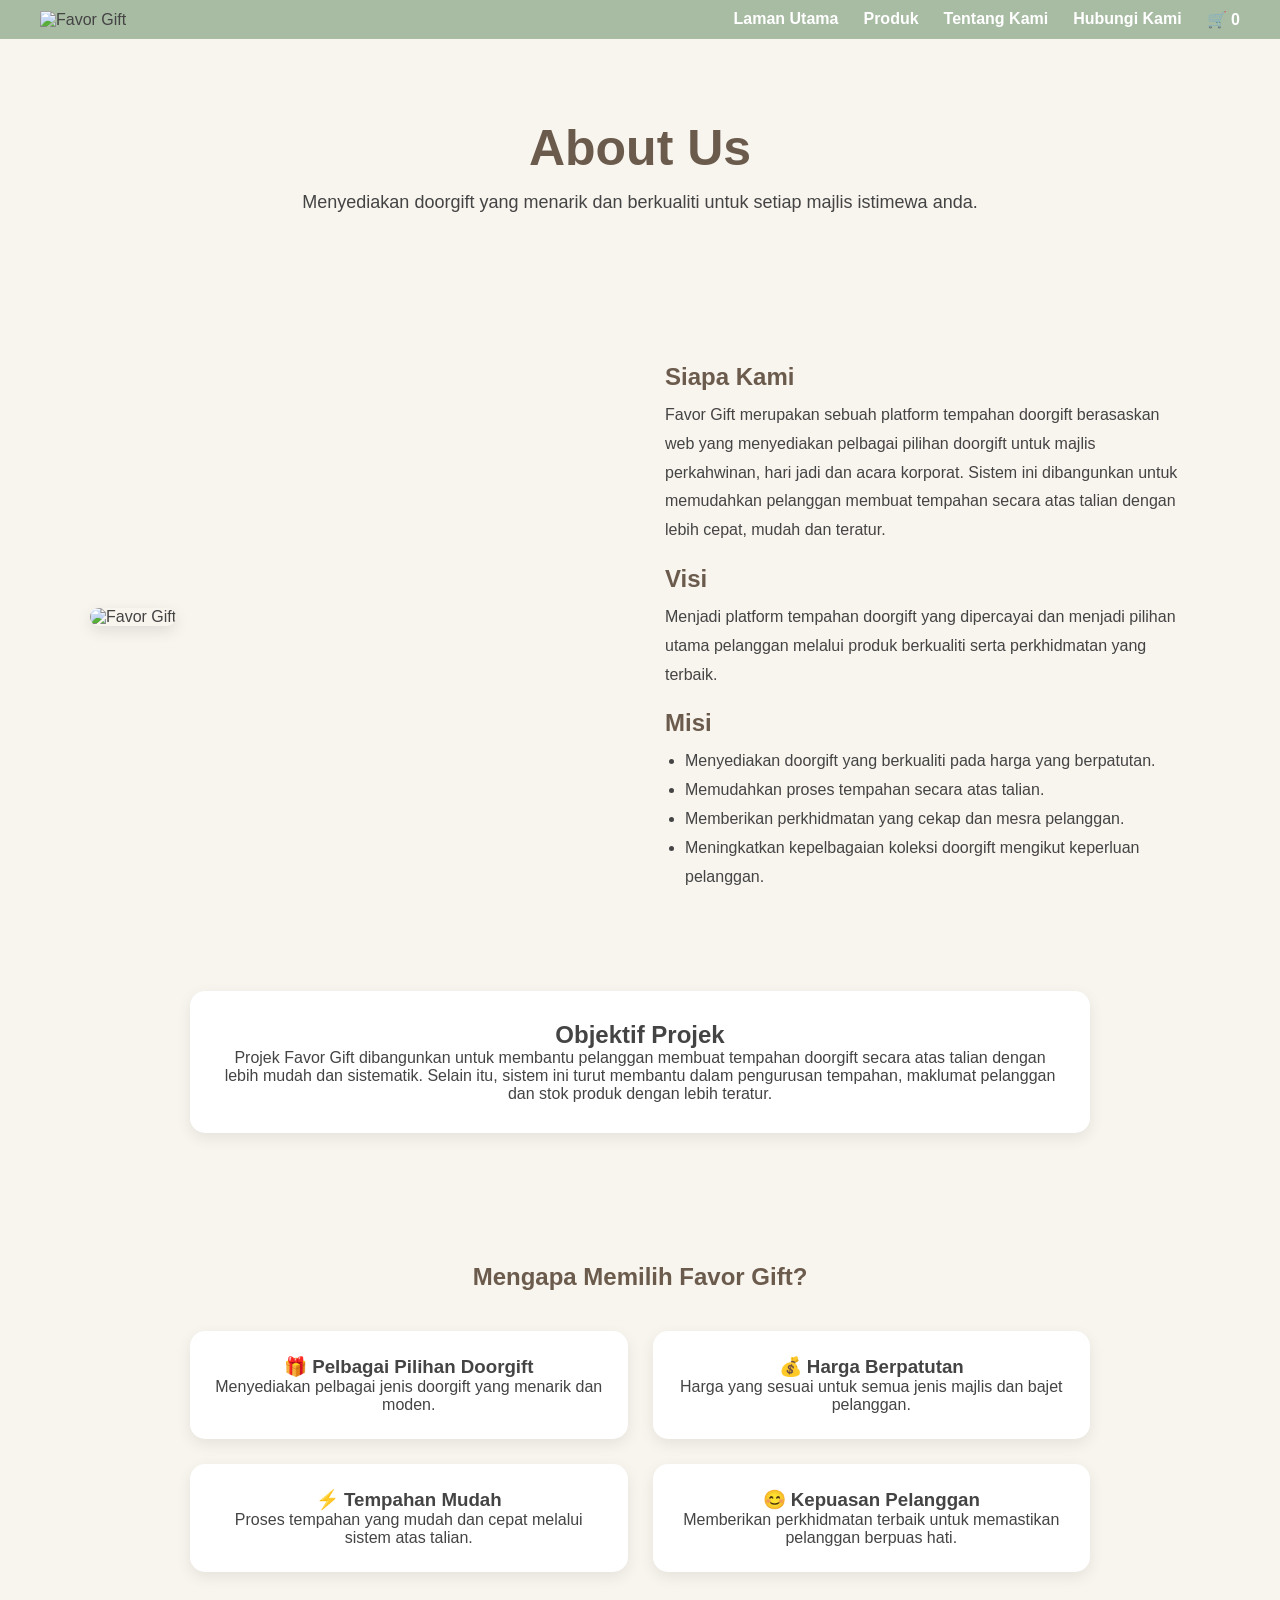
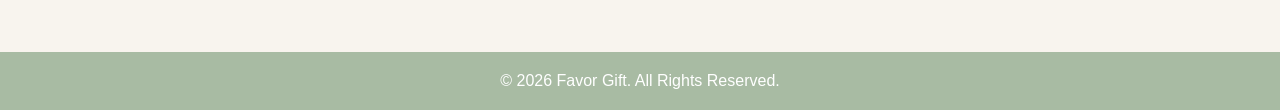
==== about.html @ f321f7fc "Update about.html" ====
<!DOCTYPE html>
<html lang="ms">
<head>
    <meta charset="UTF-8">
    <meta name="viewport" content="width=device-width, initial-scale=1.0">
    <title>Tentang Kami - Favor Gift</title>
    <link rel="stylesheet" href="style.css">
</head>
<body>

<nav>
    <div class="logo">
      <img src="images/logo.png" alt="Favor Gift">
    </div>

   <ul>
     <li><a href="index.html">Laman Utama</a></li>
    <li><a href="products.html">Produk</a></li>
    <li><a href="about.html">Tentang Kami</a></li>
    <li><a href="contact.html">Hubungi Kami</a></li>
     
    <li><a href="cart.html">🛒 <span id="cart-count">0</span></a></li>
</ul>
</nav>

<section class="about-banner">
    <h1>About Us</h1>
    <p>Menyediakan doorgift yang menarik dan berkualiti untuk setiap majlis istimewa anda.</p>
</section>

<section class="about-content">

    <div class="about-image">
        <img src="images/lilin.png" alt="Favor Gift">
    </div>

    <div class="about-text">

        <h2>Siapa Kami</h2>

        <p>
            Favor Gift merupakan sebuah platform tempahan doorgift berasaskan web
            yang menyediakan pelbagai pilihan doorgift untuk majlis perkahwinan,
            hari jadi dan acara korporat. Sistem ini dibangunkan untuk memudahkan
            pelanggan membuat tempahan secara atas talian dengan lebih cepat,
            mudah dan teratur.
        </p>

        <h2>Visi</h2>

        <p>
            Menjadi platform tempahan doorgift yang dipercayai dan menjadi
            pilihan utama pelanggan melalui produk berkualiti serta perkhidmatan
            yang terbaik.
        </p>

        <h2>Misi</h2>

        <ul>
            <li>Menyediakan doorgift yang berkualiti pada harga yang berpatutan.</li>
            <li>Memudahkan proses tempahan secara atas talian.</li>
            <li>Memberikan perkhidmatan yang cekap dan mesra pelanggan.</li>
            <li>Meningkatkan kepelbagaian koleksi doorgift mengikut keperluan pelanggan.</li>
        </ul>

    </div>

</section>

<section class="about-project">

    <h2>Objektif Projek</h2>

    <p>
        Projek Favor Gift dibangunkan untuk membantu pelanggan membuat
        tempahan doorgift secara atas talian dengan lebih mudah dan sistematik.
        Selain itu, sistem ini turut membantu dalam pengurusan tempahan,
        maklumat pelanggan dan stok produk dengan lebih teratur.
    </p>

</section>

<section class="why-choose-us">

    <h2>Mengapa Memilih Favor Gift?</h2>

    <div class="choose-container">

        <div class="choose-card">
            <h3>🎁 Pelbagai Pilihan Doorgift</h3>
            <p>Menyediakan pelbagai jenis doorgift yang menarik dan moden.</p>
        </div>

        <div class="choose-card">
            <h3>💰 Harga Berpatutan</h3>
            <p>Harga yang sesuai untuk semua jenis majlis dan bajet pelanggan.</p>
        </div>

        <div class="choose-card">
            <h3>⚡ Tempahan Mudah</h3>
            <p>Proses tempahan yang mudah dan cepat melalui sistem atas talian.</p>
        </div>

        <div class="choose-card">
            <h3>😊 Kepuasan Pelanggan</h3>
            <p>Memberikan perkhidmatan terbaik untuk memastikan pelanggan berpuas hati.</p>
        </div>

    </div>

</section>

<footer>
    <p>© 2026 Favor Gift. All Rights Reserved.</p>
</footer>

</body>
</html>
---- style.css ----
*{
    margin:0;
    padding:0;
    box-sizing:border-box;
}

body{
    font-family:Arial, sans-serif;
    background:#F8F4EE;
    color:#444;
}

/* Navbar */
nav{
    background:#A8BBA3;
    padding:10px 40px;
}

nav ul{
    display:flex;
    justify-content:flex-end;
    list-style:none;
    gap:25px;
}

nav ul li a{
    text-decoration:none;
    color:white;
    font-weight:bold;
}


/* Hero */
.hero{
    text-align:center;
    padding:100px 20px;
}

.hero h1{
    font-size:50px;
    color:#6B5B4D;
}

.hero p{
    margin-top:20px;
    font-size:18px;
    line-height:1.7;
}

.hero button{
    margin-top:30px;
    background:#8B7355;
    color:white;
    border:none;
    padding:15px 35px;
    border-radius:30px;
    cursor:pointer;

    display:block;
    margin-left:auto;
    margin-right:auto;
}

/* Categories */
.categories{
    padding:80px 50px;
    text-align:center;
}

.category-container{
    margin-top:40px;
    display:flex;
    justify-content:center;
    gap:25px;
    flex-wrap:wrap;
}

.card{
    background:white;
    width:280px;
    padding:30px;
    border-radius:15px;
    box-shadow:0 0 10px rgba(0,0,0,0.08);
}

/* Why Us */
.why{
    padding:80px 50px;
    text-align:center;
}

.why-box{
    margin-top:30px;
    display:grid;
    grid-template-columns:repeat(2,1fr);
    gap:20px;
    max-width:700px;
    margin-left:auto;
    margin-right:auto;
}

/* Featured */
.featured{
    padding:80px 50px;
    text-align:center;
}

.product-container{
    margin-top:30px;
    display:flex;
    justify-content:center;
    flex-wrap:wrap;
    gap:20px;
}

.product{
    background:white;
    width:220px;
    padding:25px;
    border-radius:12px;
    box-shadow:0 0 10px rgba(0,0,0,0.08);
}

/* Footer */
html, body{
    height:100%;
}

body{
    display:flex;
    flex-direction:column;
    min-height:100vh;
}

footer{
    margin-top:auto;
    background:#A8BBA3;
    color:white;
    text-align:center;
    padding:20px;
}
.hero-image{
    width:70%;
    max-width:750px;
    height:320px;
    object-fit:cover;
    display:block;
    margin:15px auto;
    border-radius:20px;
}
/*products*/
.product-page{
    padding:80px 10%;
    text-align:center;
}

.product-page h1{
    font-size:48px;
    color:#6b5b4d;
    margin-bottom:10px;
}

.product-grid{
    display:grid;
    grid-template-columns:repeat(3,1fr);
    gap:30px;
    margin-top:40px;
}

.product-card{
    background:white;
    padding:20px;
    border-radius:20px;
    box-shadow:0 5px 15px rgba(0,0,0,0.1);
    min-height:580px;

    display:flex;
    flex-direction:column;
}

.product-card img{
    width:100%;
    height:250px;
    object-fit:cover;
    border-radius:15px;
}

.product-card h3{
    margin-top:15px;
}

.product-card button{
    margin-top:10px;
    padding:10px 20px;
    background:#8B7355;
    color:white;
    border:none;
    border-radius:30px;
    cursor:pointer;
    margin-top:auto;
}
/*card nampak cantik*/
.product-card:hover{
    transform: translateY(-8px);
    transition: 0.3s;
}
/*button cantik*/
.product-card button:hover{
    background:#7a6248;
}
/*jarak tajuk & produk*/
.product-grid{
    margin-top:50px;
}
/*buat piihan*/
.product-card select{
    width:100%;
    padding:8px;
    margin:10px 0;
    border-radius:8px;
    border:1px solid #ccc;
}
/*cantikkan page produk */
.product-card:hover{
    transform: translateY(-5px);
    transition: 0.3s;
}

/*bila mouse lalu card akan naik sedikit*/

.product-card{
    transition:0.3s;
}

.product-card:hover{
    transform:translateY(-5px);
}
.cart-page{
    padding:50px;
}

.cart-item{
    background:white;
    padding:20px;
    border-radius:15px;
    margin-bottom:15px;
    box-shadow:0 2px 10px rgba(0,0,0,0.1);
}

#total{
    margin-top:20px;
    color:#6d5a47;
}
/*untuk troli add to card*/
.cart-page{
    padding:50px;
}

.cart-item{
    background:white;
    padding:20px;
    border-radius:15px;
    margin-bottom:15px;
    box-shadow:0 2px 10px rgba(0,0,0,0.1);
}
.checkout-btn{
    display:block;
    margin:20px auto;
    background:#9b805f;
    color:white;
    border:none;
    padding:12px 30px;
    border-radius:30px;
    cursor:pointer;
    font-size:16px;
}
.checkout-page{
    max-width:700px;
    margin:50px auto;
    background:white;
    padding:30px;
    border-radius:15px;
    box-shadow:0 2px 10px rgba(0,0,0,0.1);
}

.checkout-page h1{
    text-align:center;
    margin-bottom:10px;
}

.checkout-page p{
    text-align:center;
    margin-bottom:30px;
}

.checkout-page label{
    display:block;
    margin-top:15px;
    margin-bottom:5px;
    font-weight:bold;
}

.checkout-page input,
.checkout-page select,
.checkout-page textarea{
    width:100%;
    padding:12px;
    border:1px solid #ccc;
    border-radius:8px;
    box-sizing:border-box;
}

.submit-btn{
    width:100%;
    margin-top:20px;
    padding:15px;
    background:#9b805f;
    color:white;
    border:none;
    border-radius:30px;
    font-size:16px;
    cursor:pointer;
}
.cart-item button{
    background:#d9534f;
    color:white;
    border:none;
    padding:8px 15px;
    border-radius:8px;
    cursor:pointer;
    margin-top:10px;
}
.qty-box{
    display:flex;
    align-items:center;
    gap:10px;
    margin:10px 0;
}

.qty-box button{
    width:35px;
    height:35px;
    border:none;
    background:#9b805f;
    color:white;
    border-radius:50%;
    cursor:pointer;
    font-size:18px;
}
/*Untuk tambah stock*/
.admin-page{
    max-width:700px;
    margin:50px auto;
    padding:30px;
}

.stock-item{
    margin-bottom:15px;
}

.stock-item label{
    display:block;
    margin-bottom:5px;
    font-weight:bold;
}

.stock-item input{
    width:100%;
    padding:10px;
    border:1px solid #ccc;
    border-radius:8px;
}

.stock-item{
    display:flex;
    justify-content:space-between;
    align-items:center;
    gap:10px;
    margin-bottom:10px;
}

.stock-item label{
    width:150px;
    font-weight:600;
}

.stock-item input{
    width:100px;
    padding:5px;
}
.admin-container{
    max-width:900px;
    margin:auto;
    padding:40px;
}

.stock-group{
    margin-bottom:30px;
}

.stock-item{
    display:flex;
    justify-content:space-between;
    align-items:center;
    margin:10px 0;
}

.stock-item label{
    width:200px;
    font-weight:bold;
}

.stock-item input{
    width:120px;
    padding:8px;
}

.save-btn{
    display:block;
    margin:30px auto;
    padding:12px 30px;
    background:#A88B63;
    color:white;
    border:none;
    border-radius:30px;
    cursor:pointer;
}
/*admin*/

.admin-container{
    max-width:800px;
    margin:50px auto;
    background:white;
    padding:30px;
    border-radius:15px;
}

.stock-group{
    margin-bottom:30px;
}

.stock-group h2{
    margin-bottom:15px;
}

.stock-item{
    display:flex;
    justify-content:space-between;
    align-items:center;
    margin-bottom:10px;
}

.stock-item label{
    font-weight:bold;
}

.stock-item input{
    width:100px;
    padding:8px;
}

.save-btn{
    display:block;
    margin:30px auto;
    padding:12px 30px;
    background:#A88B63;
    color:white;
    border:none;
    border-radius:30px;
    cursor:pointer;
    font-size:16px;
}

/* Logo Navbar */
nav{
    display:flex;
    justify-content:space-between;
    align-items:center;
}

nav img{
    height:80px;
    width:auto;
}
/* Contact Page */

.contact-page{
    max-width:800px;
    margin:50px auto;
    background:white;
    padding:40px;
    border-radius:20px;
    box-shadow:0 5px 15px rgba(0,0,0,0.1);
}

.contact-form input,
.contact-form textarea{
    width:100%;
    padding:12px;
    margin-bottom:15px;
    border:1px solid #ddd;
    border-radius:10px;
}

.contact-form button{
    background:#8B7355;
    color:white;
    border:none;
    padding:12px 25px;
    border-radius:30px;
    cursor:pointer;
}

.contact-form button:hover{
    background:#7a6248;
}

/* ABOUT US */

.about-banner{
    text-align:center;
    padding:80px 20px;
}

.about-banner h1{
    font-size:50px;
    color:#6B5B4D;
}

.about-banner p{
    margin-top:15px;
    font-size:18px;
}

.about-content{
    max-width:1200px;
    margin:auto;
    padding:50px;
    display:flex;
    gap:50px;
    align-items:center;
    flex-wrap:wrap;
}

.about-image{
    flex:1;
}

.about-image img{
    width:100%;
    border-radius:20px;
    box-shadow:0 5px 15px rgba(0,0,0,0.1);
}

.about-text{
    flex:1;
}

.about-text h2{
    color:#6B5B4D;
    margin-top:20px;
    margin-bottom:10px;
}

.about-text p,
.about-text li{
    line-height:1.8;
}

.about-text ul{
    padding-left:20px;
}

.about-project{
    max-width:900px;
    margin:50px auto;
    background:white;
    padding:30px;
    border-radius:15px;
    text-align:center;
    box-shadow:0 5px 15px rgba(0,0,0,0.08);
}

.why-choose-us{
    padding:80px 50px;
    text-align:center;
}

.why-choose-us h2{
    color:#6B5B4D;
    margin-bottom:40px;
}

.choose-container{
    display:grid;
    grid-template-columns:repeat(2,1fr);
    gap:25px;
    max-width:900px;
    margin:auto;
}

.choose-card{
    background:white;
    padding:25px;
    border-radius:15px;
    box-shadow:0 5px 15px rgba(0,0,0,0.08);
    transition:0.3s;
}

.choose-card:hover{
    transform:translateY(-5px);
}
/*shop button*/
.shop-btn{
    display:inline-block;
    margin-top:30px;
    background:#8B7355;
    color:white;
    padding:15px 35px;
    border-radius:30px;
    text-decoration:none;
    font-weight:bold;
}
/*Tambah gambar dalam cart*/
.cart-image{
    width:120px;
    height:120px;
    object-fit:cover;
    border-radius:10px;
    margin-bottom:10px;
}

/*sesifikasi produk*/
.product-spec{
    text-align: left;
    margin: 10px 0;
    font-size: 13px;
    color: #555;
}

.product-spec h4{
    margin-bottom: 5px;
    font-size: 14px;
}

.product-spec ul{
    margin: 0;
    padding-left: 18px;
}

.product-spec li{
    margin-bottom: 3px;
}

.qty-box{
    display:flex;
    align-items:center;
    gap:10px;
}

.qty-box input{
    width:60px;
    text-align:center;
    padding:5px;
    border:1px solid #ccc;
    border-radius:8px;
}
/*cart susunan*/
.cart-item{
    display:flex;
    align-items:center;
    justify-content:space-between;
    gap:20px;
}

.cart-info{
    flex:1;
}

.cart-action{
    display:flex;
    flex-direction:column;
    align-items:center;
    gap:10px;
}

.qty-box{
    display:flex;
    align-items:center;
    gap:10px;
}

.qty-box input{
    width:60px;
    text-align:center;
    padding:5px;
}

.remove-btn{
    background:#e74c3c;
    color:white;
    border:none;
    padding:8px 15px;
    border-radius:8px;
    cursor:pointer;
}
/*butang kembali semak status*/

.back-btn{
    background:#6d5a47;
    color:white;
    border:none;
    padding:12px 20px;
    border-radius:8px;
    cursor:pointer;
    margin-top:20px;
}

.back-btn:hover{
    background:#5a4939;
}
.cart-item{
    display:flex !important;
    align-items:center !important;
    justify-content:space-between !important;
    gap:20px !important;
}

.cart-image{
    width:120px !important;
    height:120px !important;
    object-fit:cover !important;
    margin-bottom:0 !important;
}

.cart-info{
    flex:1 !important;
}

.cart-action{
    display:flex !important;
    flex-direction:column !important;
    align-items:center !important;
    gap:10px !important;
}
.cart-title{
    text-align:left;
    color:#6d5a47;
    font-size:40px;
    font-weight:bold;
    margin-bottom:30px;
}
/*CART STYLE*/
.cart-layout{
    display:flex;
    gap:30px;
    align-items:flex-start;
}

.cart-left{
    flex:3;
    padding-top:20px;
}

.cart-right{
    flex:1;
    background:#fff;
    padding:20px;
    border-radius:15px;
    box-shadow:0 3px 10px rgba(0,0,0,0.1);
    position:sticky;
    top:20px;
    margin-top:75px;
}

.cart-right h3{
    margin-bottom:15px;
}

.checkout-btn{
    width:100%;
}
.payment-qr{
    width:180px;
    display:block;
    margin:10px auto;
    border-radius:10px;
}
.cart-layout{
    display:flex;
    gap:30px;
    align-items:flex-start;
}

.cart-left{
    flex:3;
}

.cart-right{
    flex:1;
    background:white;
    padding:20px;
    border-radius:15px;
    box-shadow:0 2px 10px rgba(0,0,0,0.1);
    position:sticky;
    top:20px;
}

.payment-qr{
    width:180px;
    display:block;
    margin:auto;
}

.checkout-btn{
    width:100%;
    padding:12px;
    border:none;
    border-radius:10px;
    background:#8B7355;
    color:white;
    font-size:16px;
    cursor:pointer;
}

.checkout-btn:hover{
    background:#6d5a47;
}
/*untuk cantikkan qr*/
#refnumber{
    width:100%;
    padding:12px;
    border:2px solid #d8c3a5;
    border-radius:10px;
    margin-top:8px;
    margin-bottom:15px;
    font-size:14px;
}
.contact-map{
    width:100%;
    height:300px;
    border:none;
    border-radius:15px;
    margin:15px 0;
}
/*Contact Us*/
.contact-form{
    margin-top:20px;
}

.contact-form input,
.contact-form textarea{
    width:100%;
    padding:12px;
    margin-bottom:15px;
    border:1px solid #ccc;
    border-radius:8px;
    box-sizing:border-box;
}

.contact-form textarea{
    height:120px;
    resize:none;
}

.contact-form button{
    background:#8B7355;
    color:white;
    border:none;
    padding:12px 25px;
    border-radius:8px;
    cursor:pointer;
}

/*Lokasi Kami*/
.contact-map{
    width:100%;
    height:350px;
    border:none;
    border-radius:15px;
    margin:15px 0;
}

.contact-form{
    display:flex;
    flex-direction:column;
    gap:15px;
}

.contact-form input,
.contact-form textarea{
    width:100%;
    padding:12px;
    border:1px solid #ccc;
    border-radius:8px;
    box-sizing:border-box;
}

.contact-form button{
    width:200px;
    padding:12px;
    background:#9c7b56;
    color:white;
    border:none;
    border-radius:8px;
    cursor:pointer;
}
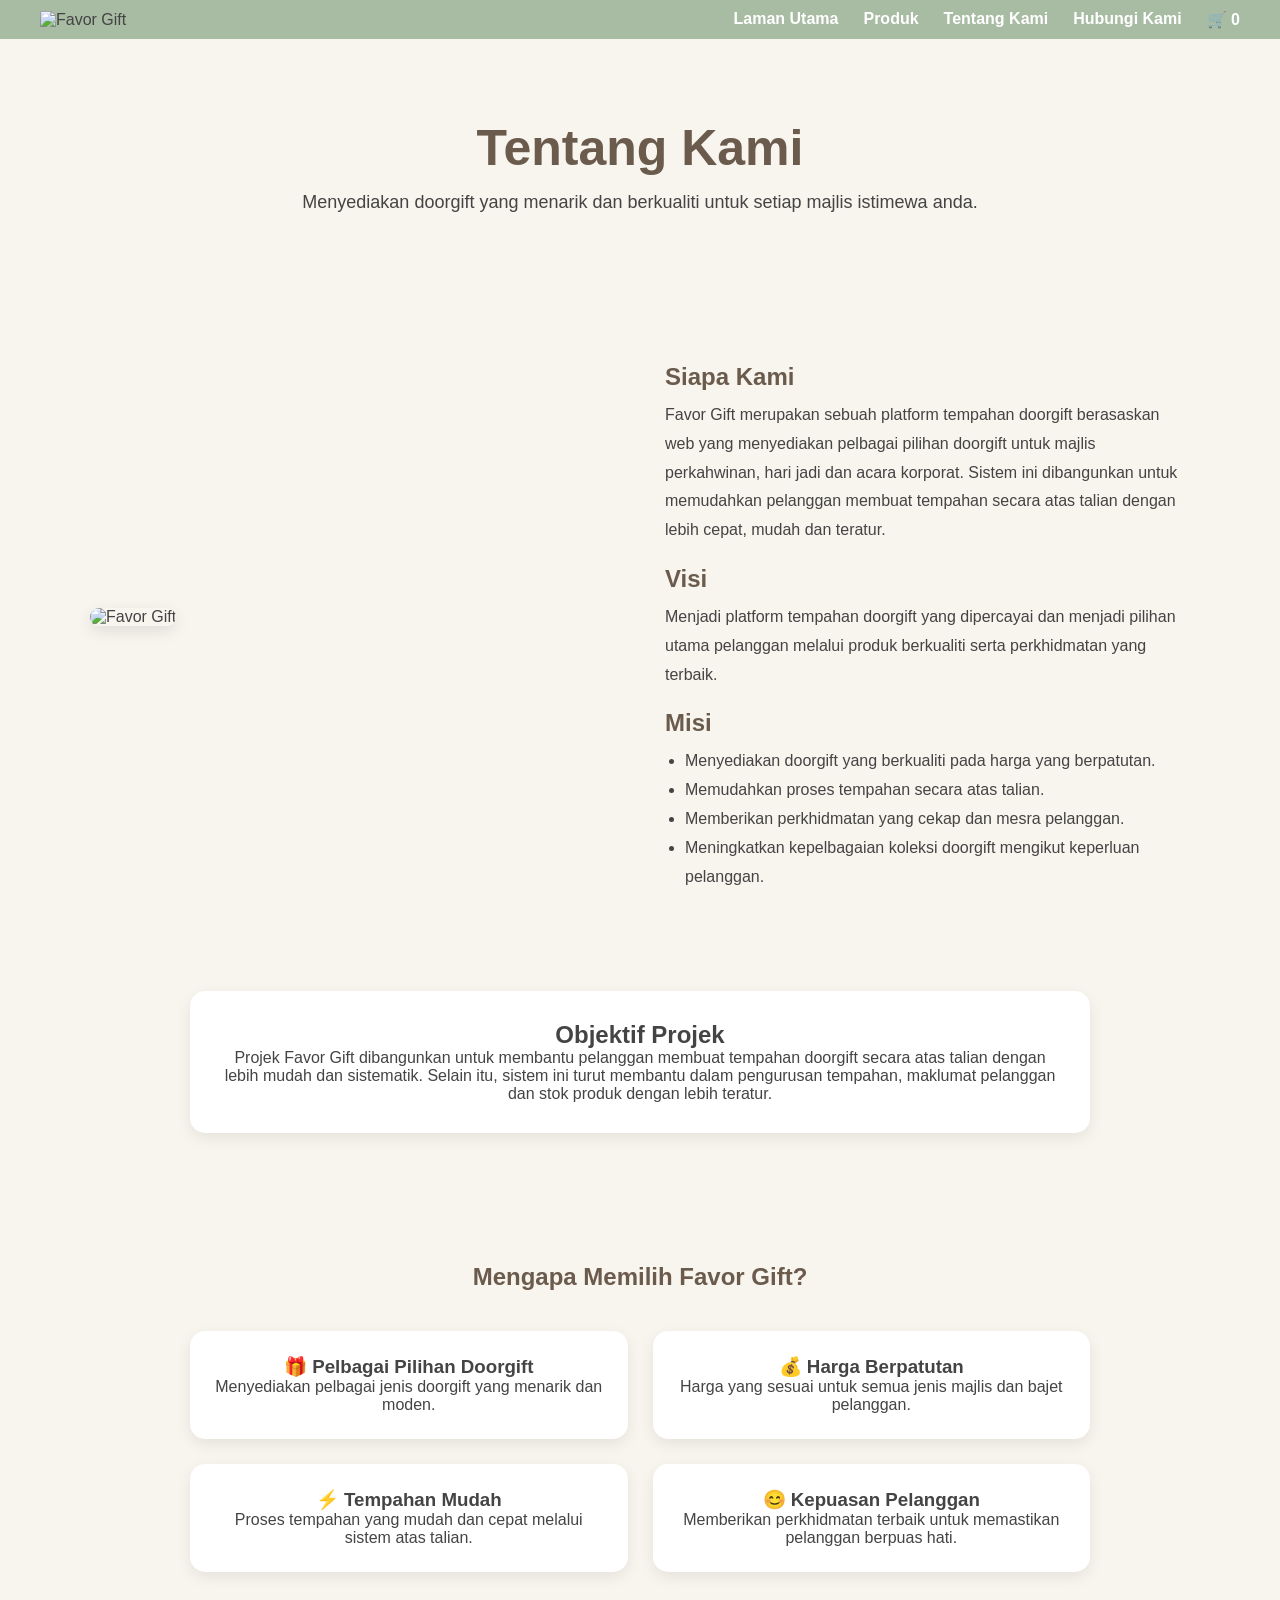
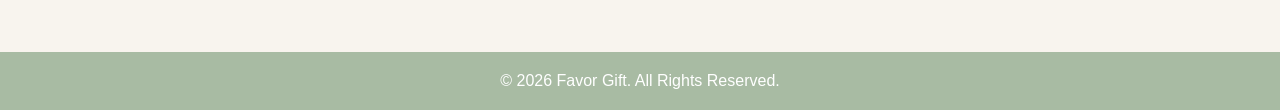
==== commit c7a9d729: "Update about.html" ====
--- a/about.html
+++ b/about.html
@@ -24,7 +24,7 @@
 </nav>
 
 <section class="about-banner">
-    <h1>About Us</h1>
+    <h1>Tentang Kami</h1>
     <p>Menyediakan doorgift yang menarik dan berkualiti untuk setiap majlis istimewa anda.</p>
 </section>
 
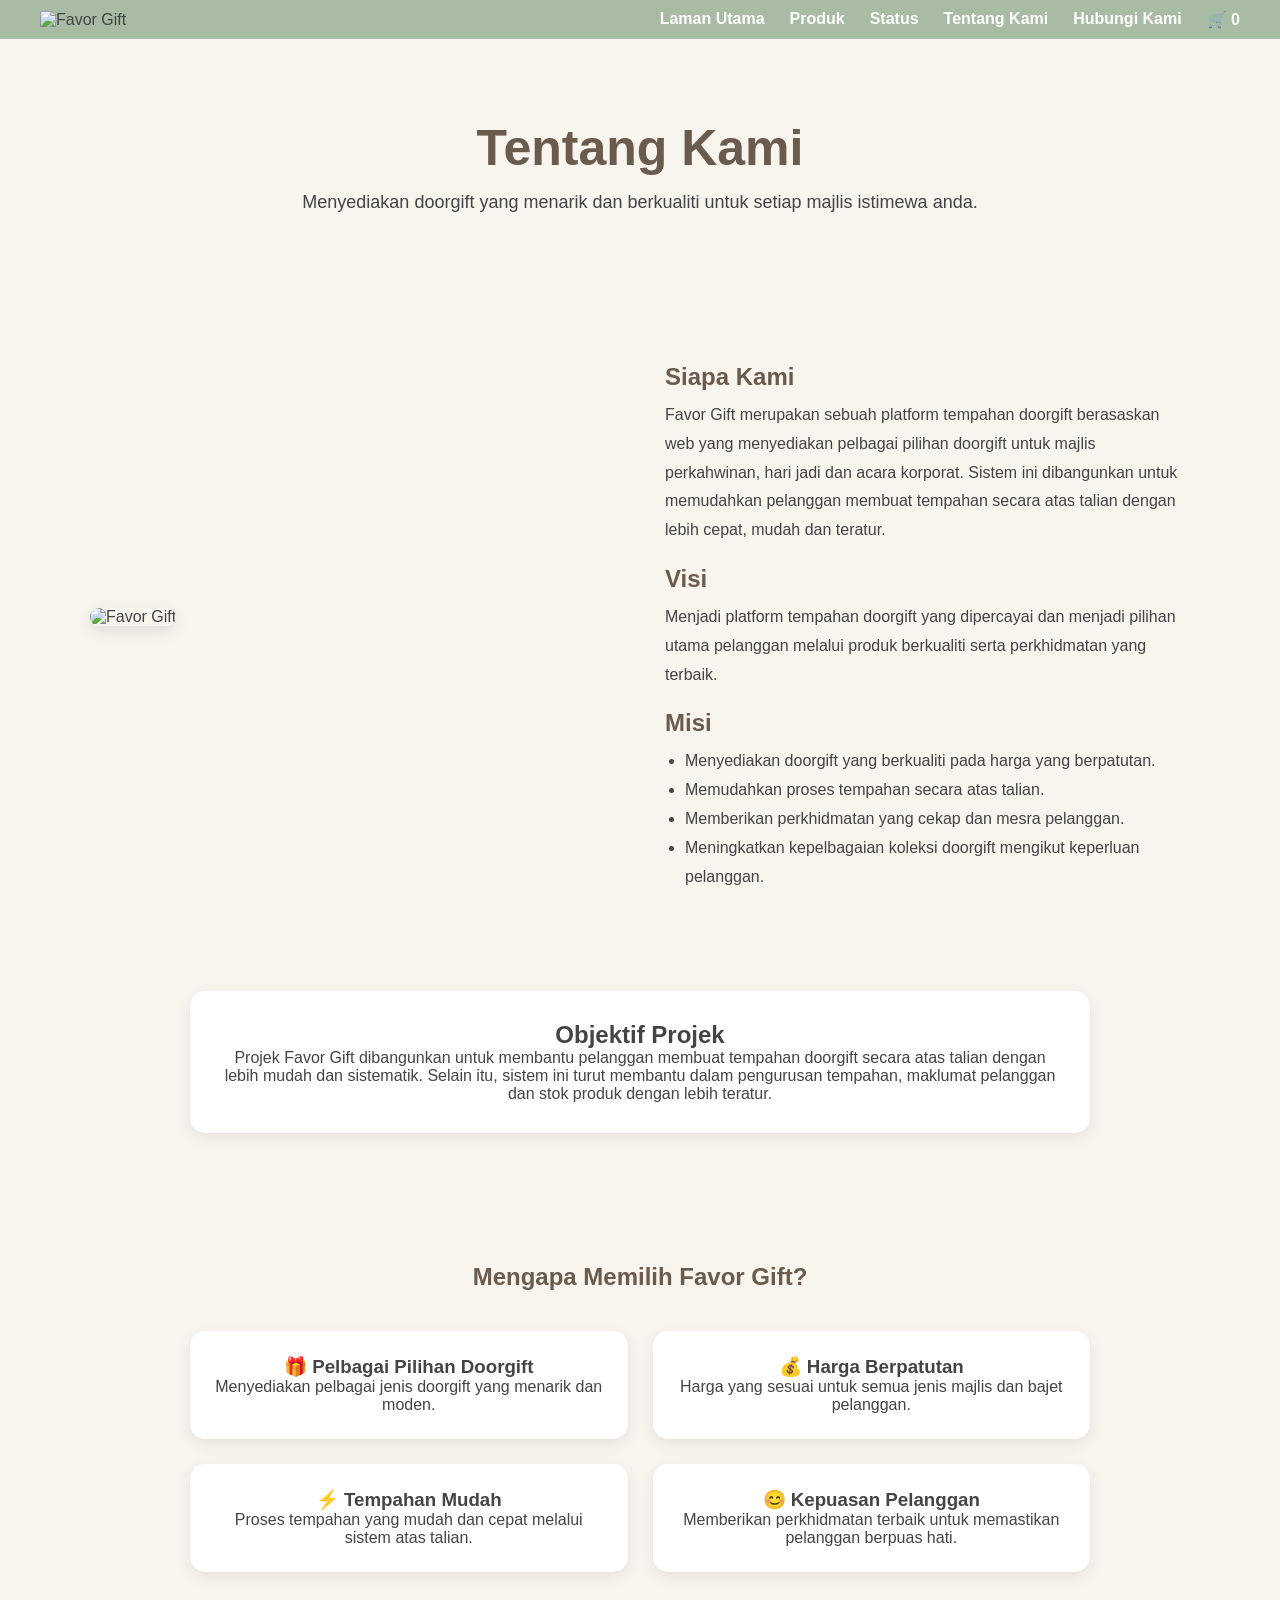
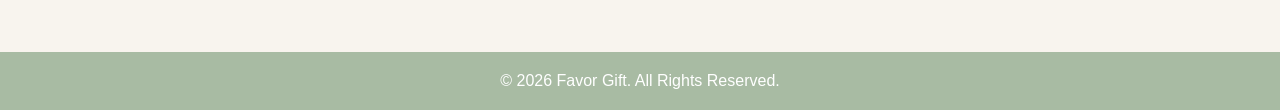
==== commit db3356bb: "Update about.html" ====
--- a/about.html
+++ b/about.html
@@ -14,8 +14,9 @@
     </div>
 
    <ul>
-     <li><a href="index.html">Laman Utama</a></li>
+ <li><a href="index.html">Laman Utama</a></li>
     <li><a href="products.html">Produk</a></li>
+    <li><a href="status.html">Status</a></li>
     <li><a href="about.html">Tentang Kami</a></li>
     <li><a href="contact.html">Hubungi Kami</a></li>
      
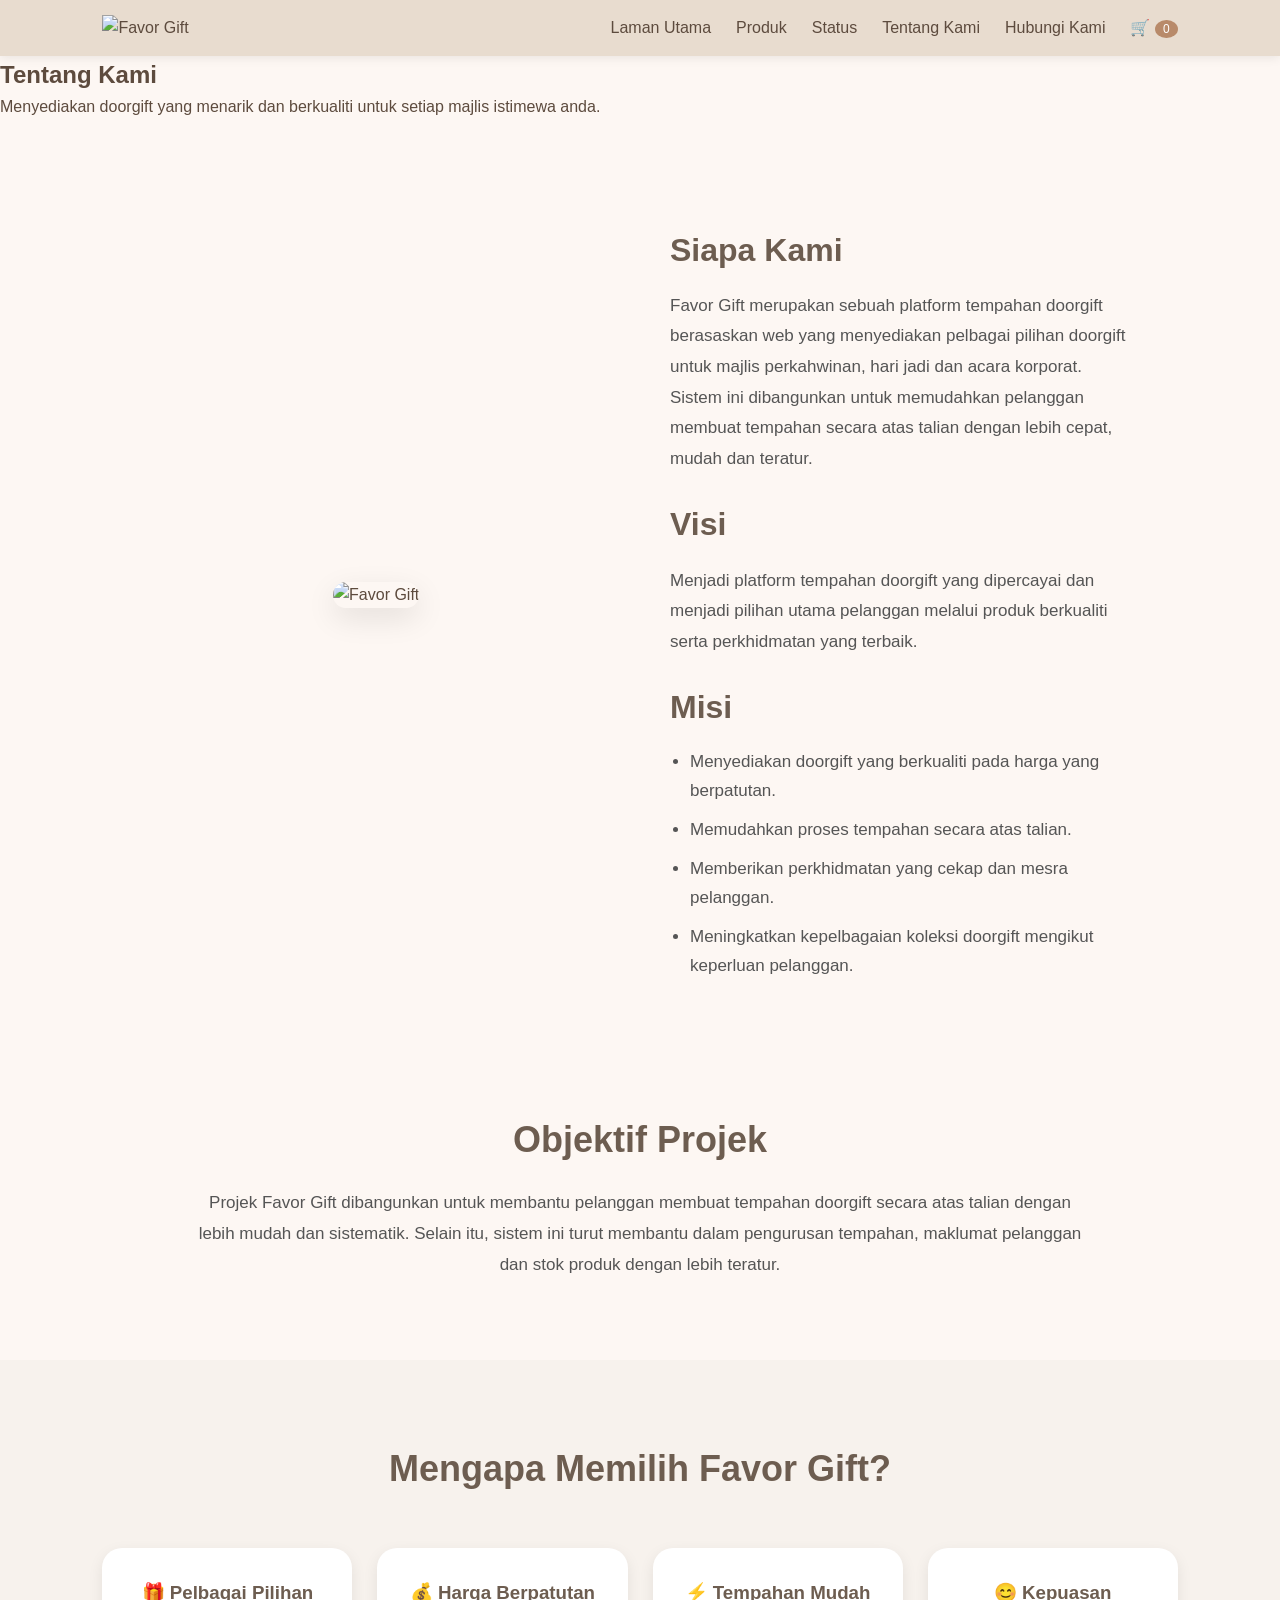
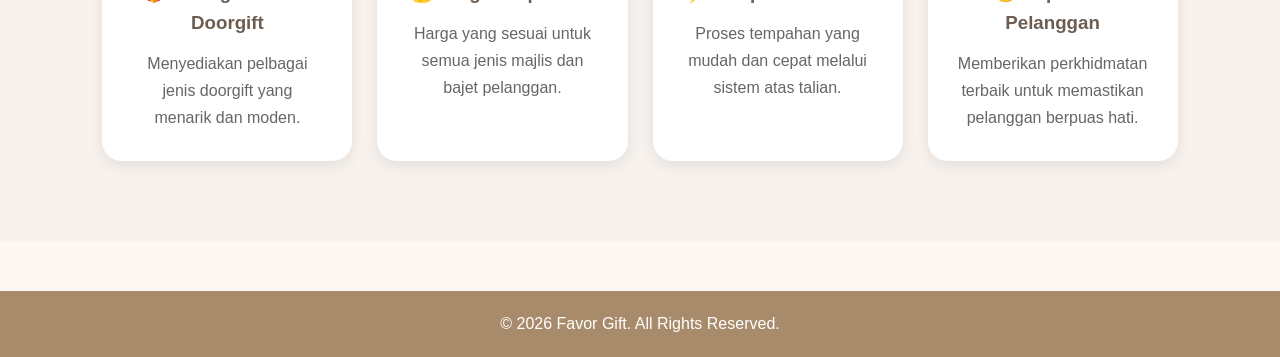
==== commit 88c67bf8: "Update about.html" ====
--- a/about.html
+++ b/about.html
@@ -24,7 +24,7 @@
 </ul>
 </nav>
 
-<section class="about-banner">
+<section class="about-header">
     <h1>Tentang Kami</h1>
     <p>Menyediakan doorgift yang menarik dan berkualiti untuk setiap majlis istimewa anda.</p>
 </section>
--- a/style.css
+++ b/style.css
@@ -1,555 +1,748 @@
+/* =========================
+   FAVOR GIFT FINAL CSS
+   THEME: GEN Z BEIGE
+========================= */
+
 *{
     margin:0;
     padding:0;
     box-sizing:border-box;
+    font-family:'Poppins',sans-serif;
 }
 
 body{
-    font-family:Arial, sans-serif;
-    background:#F8F4EE;
-    color:#444;
-}
-
-/* Navbar */
+    background:#FDF7F3;
+    color:#5D4B3E;
+    line-height:1.6;
+}
+
+/* =========================
+   NAVBAR
+========================= */
+
 nav{
-    background:#A8BBA3;
-    padding:10px 40px;
+    background:#E8DCCF;
+    display:flex;
+    justify-content:space-between;
+    align-items:center;
+    padding:15px 8%;
+    position:sticky;
+    top:0;
+    z-index:1000;
+    box-shadow:0 2px 10px rgba(0,0,0,0.08);
+}
+
+.logo img{
+    height:65px;
 }
 
 nav ul{
     display:flex;
-    justify-content:flex-end;
     list-style:none;
     gap:25px;
 }
 
 nav ul li a{
     text-decoration:none;
+    color:#5D4B3E;
+    font-weight:500;
+    transition:0.3s;
+}
+
+nav ul li a:hover{
+    color:#B88A6A;
+}
+
+#cart-count{
+    background:#B88A6A;
     color:white;
-    font-weight:bold;
-}
-
-
-/* Hero */
+    border-radius:50%;
+    padding:2px 8px;
+    font-size:12px;
+}
+
+/* =========================
+   HERO SECTION
+========================= */
+
 .hero{
-    text-align:center;
-    padding:100px 20px;
-}
-
-.hero h1{
-    font-size:50px;
-    color:#6B5B4D;
-}
-
-.hero p{
-    margin-top:20px;
+    min-height:85vh;
+    display:flex;
+    align-items:center;
+    justify-content:space-between;
+    padding:60px 8%;
+    background:#FDF7F3;
+    gap:50px;
+}
+
+.hero-text{
+    flex:1;
+}
+
+.welcome{
+    color:#B88A6A;
+    letter-spacing:2px;
+    font-size:13px;
+    margin-bottom:15px;
+    font-weight:600;
+}
+
+.hero-text h1{
+    font-size:55px;
+    line-height:1.2;
+    margin-bottom:20px;
+    color:#6D5D50;
+}
+
+.hero-text p{
     font-size:18px;
-    line-height:1.7;
-}
-
-.hero button{
-    margin-top:30px;
-    background:#8B7355;
-    color:white;
-    border:none;
-    padding:15px 35px;
-    border-radius:30px;
-    cursor:pointer;
-
-    display:block;
-    margin-left:auto;
-    margin-right:auto;
-}
-
-/* Categories */
-.categories{
-    padding:80px 50px;
-    text-align:center;
-}
-
-.category-container{
-    margin-top:40px;
-    display:flex;
-    justify-content:center;
-    gap:25px;
-    flex-wrap:wrap;
-}
-
-.card{
-    background:white;
-    width:280px;
-    padding:30px;
-    border-radius:15px;
-    box-shadow:0 0 10px rgba(0,0,0,0.08);
-}
-
-/* Why Us */
-.why{
-    padding:80px 50px;
-    text-align:center;
-}
-
-.why-box{
-    margin-top:30px;
-    display:grid;
-    grid-template-columns:repeat(2,1fr);
-    gap:20px;
-    max-width:700px;
-    margin-left:auto;
-    margin-right:auto;
-}
-
-/* Featured */
-.featured{
-    padding:80px 50px;
-    text-align:center;
-}
-
-.product-container{
-    margin-top:30px;
-    display:flex;
-    justify-content:center;
-    flex-wrap:wrap;
-    gap:20px;
-}
-
-.product{
-    background:white;
-    width:220px;
-    padding:25px;
-    border-radius:12px;
-    box-shadow:0 0 10px rgba(0,0,0,0.08);
-}
-
-/* Footer */
-html, body{
-    height:100%;
-}
-
-body{
-    display:flex;
-    flex-direction:column;
-    min-height:100vh;
-}
-
-footer{
-    margin-top:auto;
-    background:#A8BBA3;
-    color:white;
-    text-align:center;
-    padding:20px;
-}
-.hero-image{
-    width:70%;
-    max-width:750px;
-    height:320px;
-    object-fit:cover;
-    display:block;
-    margin:15px auto;
-    border-radius:20px;
-}
-/*products*/
-.product-page{
-    padding:80px 10%;
-    text-align:center;
-}
-
-.product-page h1{
-    font-size:48px;
-    color:#6b5b4d;
-    margin-bottom:10px;
-}
-
-.product-grid{
-    display:grid;
-    grid-template-columns:repeat(3,1fr);
-    gap:30px;
-    margin-top:40px;
-}
-
-.product-card{
-    background:white;
-    padding:20px;
-    border-radius:20px;
-    box-shadow:0 5px 15px rgba(0,0,0,0.1);
-    min-height:580px;
-
-    display:flex;
-    flex-direction:column;
-}
-
-.product-card img{
-    width:100%;
-    height:250px;
-    object-fit:cover;
-    border-radius:15px;
-}
-
-.product-card h3{
-    margin-top:15px;
-}
-
-.product-card button{
-    margin-top:10px;
-    padding:10px 20px;
-    background:#8B7355;
-    color:white;
+    margin-bottom:25px;
+    color:#7a6a5f;
+}
+
+.hero-text button{
+    padding:13px 28px;
     border:none;
     border-radius:30px;
     cursor:pointer;
-    margin-top:auto;
-}
-/*card nampak cantik*/
-.product-card:hover{
-    transform: translateY(-8px);
-    transition: 0.3s;
-}
-/*button cantik*/
-.product-card button:hover{
-    background:#7a6248;
-}
-/*jarak tajuk & produk*/
-.product-grid{
-    margin-top:50px;
-}
-/*buat piihan*/
-.product-card select{
-    width:100%;
-    padding:8px;
-    margin:10px 0;
-    border-radius:8px;
-    border:1px solid #ccc;
-}
-/*cantikkan page produk */
-.product-card:hover{
-    transform: translateY(-5px);
-    transition: 0.3s;
-}
-
-/*bila mouse lalu card akan naik sedikit*/
-
-.product-card{
+    margin-right:12px;
+    background:#B88A6A;
+    color:white;
+    font-size:15px;
     transition:0.3s;
 }
 
-.product-card:hover{
-    transform:translateY(-5px);
-}
-.cart-page{
-    padding:50px;
-}
-
-.cart-item{
+.hero-text button:hover{
+    transform:translateY(-3px);
+}
+
+.hero-image-box{
+    flex:1;
+    text-align:center;
+}
+
+.hero-image-box img{
+    width:100%;
+    max-width:500px;
+    border-radius:30px;
+    filter:drop-shadow(0 15px 25px rgba(0,0,0,0.15));
+}
+
+/* =========================
+   FEATURES
+========================= */
+
+.features{
     background:white;
+    display:flex;
+    justify-content:center;
+    gap:80px;
+    padding:25px;
+    border-top:1px solid #eee;
+    border-bottom:1px solid #eee;
+}
+
+.feature-item{
+    text-align:center;
+    font-size:28px;
+    color:#B88A6A;
+}
+
+.feature-item p{
+    margin-top:8px;
+    font-size:14px;
+    color:#5D4B3E;
+}
+
+/* =========================
+   CATEGORY SECTION
+========================= */
+
+.categories{
+    padding:80px 8%;
+    text-align:center;
+}
+
+.categories h2{
+    font-size:35px;
+    margin-bottom:50px;
+    color:#5D4B3E;
+}
+
+.category-container{
+    display:grid;
+    grid-template-columns:repeat(auto-fit,minmax(250px,1fr));
+    gap:25px;
+}
+
+.card{
+    background:white;
+    border-radius:20px;
+    overflow:hidden;
+    transition:0.3s;
+    box-shadow:0 5px 15px rgba(0,0,0,0.08);
+}
+
+.card:hover{
+    transform:translateY(-8px);
+}
+
+.card img{
+    width:100%;
+    height:260px;
+    object-fit:cover;
+}
+
+.card h3{
     padding:20px;
-    border-radius:15px;
-    margin-bottom:15px;
-    box-shadow:0 2px 10px rgba(0,0,0,0.1);
-}
-
-#total{
-    margin-top:20px;
-    color:#6d5a47;
-}
-/*untuk troli add to card*/
-.cart-page{
-    padding:50px;
-}
-
-.cart-item{
-    background:white;
-    padding:20px;
-    border-radius:15px;
-    margin-bottom:15px;
-    box-shadow:0 2px 10px rgba(0,0,0,0.1);
-}
-.checkout-btn{
-    display:block;
-    margin:20px auto;
-    background:#9b805f;
+    color:#5D4B3E;
+}
+/* =========================
+   ABOUT SECTION (HOME)
+========================= */
+
+.about-banner{
+    display:flex;
+    align-items:center;
+    justify-content:center;
+    gap:60px;
+    padding:80px 8%;
+    background:#FFF;
+    flex-wrap:wrap;
+}
+
+.about-image{
+    flex:1;
+    text-align:center;
+}
+
+.about-image img{
+    width:100%;
+    max-width:450px;
+    border-radius:25px;
+    box-shadow:0 10px 25px rgba(0,0,0,0.1);
+}
+
+.about-text{
+    flex:1;
+}
+
+.about-text h2{
+    font-size:42px;
+    margin-bottom:20px;
+    color:#5D4B3E;
+}
+
+.about-text p{
+    font-size:18px;
+    color:#7a6a5f;
+    margin-bottom:25px;
+}
+
+.about-text button{
+    background:#B88A6A;
     color:white;
     border:none;
-    padding:12px 30px;
+    padding:14px 28px;
     border-radius:30px;
     cursor:pointer;
-    font-size:16px;
-}
-.checkout-page{
-    max-width:700px;
-    margin:50px auto;
+    transition:0.3s;
+}
+
+.about-text button:hover{
+    background:#8B6A4E;
+}
+
+/* =========================
+   FEATURED PRODUCTS
+========================= */
+
+.featured{
+    padding:80px 8%;
+    text-align:center;
+}
+
+.featured h2{
+    font-size:35px;
+    margin-bottom:40px;
+    color:#5D4B3E;
+}
+
+.product-container{
+    display:grid;
+    grid-template-columns:repeat(auto-fit,minmax(220px,1fr));
+    gap:25px;
+}
+
+.product{
     background:white;
-    padding:30px;
+    padding:25px;
+    border-radius:20px;
+    font-weight:600;
+    box-shadow:0 5px 15px rgba(0,0,0,0.08);
+    transition:0.3s;
+}
+
+.product:hover{
+    transform:translateY(-5px);
+}
+
+/* =========================
+   PRODUCT PAGE
+========================= */
+
+.product-page{
+    padding:50px 8%;
+}
+
+.product-page h1{
+    text-align:center;
+    font-size:45px;
+    margin-bottom:15px;
+    color:#5D4B3E;
+}
+
+.product-page p{
+    text-align:center;
+    color:#7a6a5f;
+}
+
+.product-page h2{
+    margin-top:50px;
+    margin-bottom:25px;
+    color:#5D4B3E;
+    font-size:30px;
+}
+
+/* =========================
+   PRODUCT GRID
+========================= */
+
+.product-grid{
+    display:grid;
+    grid-template-columns:repeat(auto-fit,minmax(280px,1fr));
+    gap:30px;
+}
+
+/* =========================
+   PRODUCT CARD
+========================= */
+
+.product-card{
+    background:white;
+    border-radius:20px;
+    overflow:hidden;
+    padding:20px;
+    box-shadow:0 8px 20px rgba(0,0,0,0.08);
+    transition:0.3s;
+}
+
+.product-card:hover{
+    transform:translateY(-8px);
+}
+
+.product-card img{
+    width:100%;
+    height:280px;
+    object-fit:cover;
     border-radius:15px;
-    box-shadow:0 2px 10px rgba(0,0,0,0.1);
-}
-
-.checkout-page h1{
-    text-align:center;
+}
+
+.product-card h3{
+    margin-top:15px;
+    color:#5D4B3E;
+    font-size:22px;
+}
+
+.price{
+    color:#B88A6A;
+    font-size:22px;
+    font-weight:bold;
+    margin:10px 0;
+}
+
+.description{
+    font-size:14px;
+    color:#777;
+    margin-bottom:15px;
+}
+
+/* =========================
+   STOK PRODUK
+========================= */
+
+.product-card p[id^="stock"]{
+    background:#F8F3EE;
+    padding:8px;
+    border-radius:8px;
+    font-size:14px;
     margin-bottom:10px;
-}
-
-.checkout-page p{
-    text-align:center;
-    margin-bottom:30px;
-}
-
-.checkout-page label{
-    display:block;
-    margin-top:15px;
+    color:#5D4B3E;
+    text-align:center;
+}
+
+/* =========================
+   PRODUCT SPEC
+========================= */
+
+.product-spec{
+    text-align:left;
+    background:#FAF6F2;
+    padding:12px;
+    border-radius:10px;
+    margin:15px 0;
+}
+
+.product-spec h4{
+    margin-bottom:8px;
+    color:#5D4B3E;
+}
+
+.product-spec ul{
+    padding-left:18px;
+}
+
+.product-spec li{
+    font-size:13px;
     margin-bottom:5px;
-    font-weight:bold;
-}
-
-.checkout-page input,
-.checkout-page select,
-.checkout-page textarea{
+    color:#666;
+}
+
+/* =========================
+   DROPDOWN
+========================= */
+
+.product-card select{
     width:100%;
     padding:12px;
-    border:1px solid #ccc;
-    border-radius:8px;
-    box-sizing:border-box;
-}
-
-.submit-btn{
-    width:100%;
-    margin-top:20px;
-    padding:15px;
-    background:#9b805f;
-    color:white;
+    border:1px solid #ddd;
+    border-radius:10px;
+    margin-bottom:15px;
+    background:white;
+}
+
+/* =========================
+   BUTTON TAMBAH TROLI
+========================= */
+
+.product-card button{
+    width:100%;
+    padding:14px;
     border:none;
     border-radius:30px;
-    font-size:16px;
+    background:#B88A6A;
+    color:white;
+    font-weight:600;
     cursor:pointer;
-}
-.cart-item button{
-    background:#d9534f;
-    color:white;
-    border:none;
-    padding:8px 15px;
-    border-radius:8px;
-    cursor:pointer;
-    margin-top:10px;
-}
+    transition:0.3s;
+}
+
+.product-card button:hover{
+    background:#8B6A4E;
+}
+/* =========================
+   CART PAGE
+========================= */
+
+.cart-page{
+    padding:120px 8% 60px;
+}
+
+.cart-title{
+    margin-bottom:25px;
+    color:#6d5d4b;
+}
+
+.cart-layout{
+    display:flex;
+    gap:30px;
+    align-items:flex-start;
+}
+
+.cart-left{
+    flex:3;
+}
+
+.cart-right{
+    flex:1;
+    background:#fff;
+    padding:25px;
+    border-radius:20px;
+    box-shadow:0 5px 15px rgba(0,0,0,0.08);
+    position:sticky;
+    top:100px;
+}
+
+.cart-item{
+    background:#fff;
+    padding:20px;
+    border-radius:20px;
+    display:flex;
+    gap:20px;
+    align-items:center;
+    margin-bottom:20px;
+    box-shadow:0 3px 10px rgba(0,0,0,0.08);
+}
+
+.cart-image{
+    width:120px;
+    height:120px;
+    object-fit:cover;
+    border-radius:15px;
+}
+
+.cart-info{
+    flex:1;
+}
+
+.cart-info h3{
+    color:#6d5d4b;
+    margin-bottom:10px;
+}
+
+.cart-action{
+    display:flex;
+    flex-direction:column;
+    gap:10px;
+}
+
 .qty-box{
     display:flex;
     align-items:center;
     gap:10px;
-    margin:10px 0;
 }
 
 .qty-box button{
     width:35px;
     height:35px;
     border:none;
-    background:#9b805f;
+    border-radius:8px;
+    background:#c7b299;
     color:white;
-    border-radius:50%;
     cursor:pointer;
-    font-size:18px;
-}
-/*Untuk tambah stock*/
-.admin-page{
-    max-width:700px;
-    margin:50px auto;
-    padding:30px;
-}
-
-.stock-item{
-    margin-bottom:15px;
-}
-
-.stock-item label{
+}
+
+.qty-box input{
+    width:60px;
+    text-align:center;
+    padding:8px;
+}
+
+.remove-btn{
+    background:#d9534f;
+}
+
+.remove-btn:hover{
+    background:#c9302c;
+}
+
+/* QR */
+
+.payment-qr{
+    width:220px;
     display:block;
-    margin-bottom:5px;
-    font-weight:bold;
-}
-
-.stock-item input{
-    width:100%;
-    padding:10px;
-    border:1px solid #ccc;
-    border-radius:8px;
-}
-
-.stock-item{
-    display:flex;
-    justify-content:space-between;
-    align-items:center;
-    gap:10px;
-    margin-bottom:10px;
-}
-
-.stock-item label{
-    width:150px;
-    font-weight:600;
-}
-
-.stock-item input{
-    width:100px;
-    padding:5px;
-}
-.admin-container{
-    max-width:900px;
-    margin:auto;
-    padding:40px;
-}
-
-.stock-group{
-    margin-bottom:30px;
-}
-
-.stock-item{
-    display:flex;
-    justify-content:space-between;
-    align-items:center;
-    margin:10px 0;
-}
-
-.stock-item label{
-    width:200px;
-    font-weight:bold;
-}
-
-.stock-item input{
-    width:120px;
-    padding:8px;
-}
-
-.save-btn{
-    display:block;
-    margin:30px auto;
-    padding:12px 30px;
-    background:#A88B63;
+    margin:15px auto;
+    border-radius:15px;
+    border:5px solid #f5efe6;
+}
+
+#refnumber{
+    width:100%;
+    padding:12px;
+    border:2px solid #d8c3a5;
+    border-radius:10px;
+    margin-top:10px;
+}
+
+.checkout-btn{
+    width:100%;
+    padding:14px;
+    border:none;
+    border-radius:12px;
+    background:#a88b6a;
     color:white;
-    border:none;
-    border-radius:30px;
+    font-size:16px;
+    margin-top:15px;
     cursor:pointer;
 }
-/*admin*/
-
-.admin-container{
-    max-width:800px;
-    margin:50px auto;
+
+.checkout-btn:hover{
+    background:#8f7457;
+}
+
+/* =========================
+   CONTACT PAGE
+========================= */
+
+.contact-page{
+    padding:120px 8% 60px;
+}
+
+.contact-box{
     background:white;
     padding:30px;
+    border-radius:20px;
+    box-shadow:0 5px 15px rgba(0,0,0,0.08);
+}
+
+.contact-map{
+    width:100%;
+    height:350px;
+    border:none;
     border-radius:15px;
-}
-
-.stock-group{
-    margin-bottom:30px;
-}
-
-.stock-group h2{
-    margin-bottom:15px;
-}
-
-.stock-item{
-    display:flex;
-    justify-content:space-between;
-    align-items:center;
-    margin-bottom:10px;
-}
-
-.stock-item label{
-    font-weight:bold;
-}
-
-.stock-item input{
-    width:100px;
-    padding:8px;
-}
-
-.save-btn{
-    display:block;
-    margin:30px auto;
-    padding:12px 30px;
-    background:#A88B63;
-    color:white;
-    border:none;
-    border-radius:30px;
-    cursor:pointer;
-    font-size:16px;
-}
-
-/* Logo Navbar */
-nav{
-    display:flex;
-    justify-content:space-between;
-    align-items:center;
-}
-
-nav img{
-    height:80px;
-    width:auto;
-}
-/* Contact Page */
-
-.contact-page{
-    max-width:800px;
-    margin:50px auto;
-    background:white;
-    padding:40px;
-    border-radius:20px;
-    box-shadow:0 5px 15px rgba(0,0,0,0.1);
+    margin:20px 0;
+}
+
+.contact-form{
+    display:flex;
+    flex-direction:column;
+    gap:15px;
 }
 
 .contact-form input,
 .contact-form textarea{
     width:100%;
     padding:12px;
-    margin-bottom:15px;
     border:1px solid #ddd;
     border-radius:10px;
 }
 
 .contact-form button{
-    background:#8B7355;
+    width:220px;
+}
+
+/* =========================
+   FOOTER
+========================= */
+
+footer{
+    background:#a88b6a;
+    color:white;
+    text-align:center;
+    padding:20px;
+    margin-top:50px;
+}
+
+/* =========================
+   RESPONSIVE
+========================= */
+
+@media(max-width:768px){
+
+.hero{
+    flex-direction:column;
+    text-align:center;
+}
+
+.hero-image-box img{
+    width:280px;
+}
+
+.cart-layout{
+    flex-direction:column;
+}
+
+.cart-right{
+    width:100%;
+    position:static;
+}
+
+nav{
+    flex-direction:column;
+}
+
+nav ul{
+    flex-wrap:wrap;
+    justify-content:center;
+}
+}
+/* =========================
+   STATUS PAGE
+========================= */
+
+.status-page{
+    padding:120px 8% 60px;
+}
+
+.container{
+    max-width:700px;
+    margin:auto;
+    background:white;
+    padding:35px;
+    border-radius:20px;
+    box-shadow:0 5px 15px rgba(0,0,0,0.08);
+}
+
+.container h2{
+    color:#7c6852;
+    margin-bottom:20px;
+}
+
+.container input{
+    width:100%;
+    padding:14px;
+    border:1px solid #ddd;
+    border-radius:10px;
+    margin-bottom:15px;
+    font-size:15px;
+}
+
+.container button{
+    background:#a88b6a;
     color:white;
     border:none;
     padding:12px 25px;
-    border-radius:30px;
+    border-radius:10px;
     cursor:pointer;
-}
-
-.contact-form button:hover{
-    background:#7a6248;
-}
-
-/* ABOUT US */
-
-.about-banner{
-    text-align:center;
-    padding:80px 20px;
-}
-
-.about-banner h1{
-    font-size:50px;
-    color:#6B5B4D;
-}
-
-.about-banner p{
-    margin-top:15px;
-    font-size:18px;
-}
-
+    font-size:15px;
+}
+
+.container button:hover{
+    background:#8f7457;
+}
+
+#result{
+    margin-top:25px;
+    text-align:left;
+}
+
+#result hr{
+    border:none;
+    border-top:1px solid #ddd;
+    margin:20px 0;
+}
+
+#result h3{
+    color:#7c6852;
+    margin-bottom:10px;
+}
+
+#result p{
+    margin-bottom:8px;
+}
+
+.back-btn{
+    margin-top:25px;
+}
 .about-content{
     max-width:1200px;
     margin:auto;
-    padding:50px;
-    display:flex;
-    gap:50px;
+    display:flex;
     align-items:center;
-    flex-wrap:wrap;
+    justify-content:center;
+    gap:60px;
+    padding:80px 8%;
 }
 
 .about-image{
     flex:1;
+    text-align:center;
 }
 
 .about-image img{
-    width:100%;
+    width:400px;
+    max-width:100%;
     border-radius:20px;
-    box-shadow:0 5px 15px rgba(0,0,0,0.1);
 }
 
 .about-text{
@@ -557,351 +750,144 @@
 }
 
 .about-text h2{
-    color:#6B5B4D;
-    margin-top:20px;
-    margin-bottom:10px;
+    font-size:32px;
+    color:#6D5D50;
+    margin-bottom:15px;
 }
 
 .about-text p,
 .about-text li{
+    font-size:17px;
     line-height:1.8;
+    color:#555;
+}
+/* =========================
+   ABOUT US PAGE
+========================= */
+
+.about-banner{
+    padding:130px 8% 60px;
+    text-align:center;
+    background:#F7F2ED;
+}
+
+.about-banner h1{
+    font-size:48px;
+    color:#6D5D50;
+    margin-bottom:15px;
+}
+
+.about-banner p{
+    font-size:18px;
+    color:#777;
+}
+
+.about-content{
+    max-width:1200px;
+    margin:auto;
+    padding:80px 8%;
+    display:flex;
+    align-items:center;
+    gap:60px;
+}
+
+.about-image{
+    flex:1;
+    text-align:center;
+}
+
+.about-image img{
+    width:100%;
+    max-width:420px;
+    border-radius:25px;
+    box-shadow:0 10px 30px rgba(0,0,0,0.1);
+}
+
+.about-text{
+    flex:1;
+}
+
+.about-text h2{
+    font-size:32px;
+    color:#6D5D50;
+    margin-bottom:15px;
+    margin-top:25px;
+}
+
+.about-text p{
+    font-size:17px;
+    line-height:1.8;
+    color:#555;
 }
 
 .about-text ul{
     padding-left:20px;
 }
 
+.about-text li{
+    margin-bottom:10px;
+    color:#555;
+    line-height:1.7;
+}
+
 .about-project{
-    max-width:900px;
-    margin:50px auto;
+    max-width:1100px;
+    margin:auto;
+    padding:40px 8% 80px;
+    text-align:center;
+}
+
+.about-project h2{
+    font-size:36px;
+    color:#6D5D50;
+    margin-bottom:20px;
+}
+
+.about-project p{
+    font-size:17px;
+    color:#555;
+    line-height:1.8;
+}
+
+.why-choose-us{
+    background:#F7F2ED;
+    padding:80px 8%;
+}
+
+.why-choose-us h2{
+    text-align:center;
+    color:#6D5D50;
+    font-size:36px;
+    margin-bottom:50px;
+}
+
+.choose-container{
+    max-width:1200px;
+    margin:auto;
+    display:grid;
+    grid-template-columns:repeat(auto-fit,minmax(250px,1fr));
+    gap:25px;
+}
+
+.choose-card{
     background:white;
     padding:30px;
-    border-radius:15px;
-    text-align:center;
-    box-shadow:0 5px 15px rgba(0,0,0,0.08);
-}
-
-.why-choose-us{
-    padding:80px 50px;
-    text-align:center;
-}
-
-.why-choose-us h2{
-    color:#6B5B4D;
-    margin-bottom:40px;
-}
-
-.choose-container{
-    display:grid;
-    grid-template-columns:repeat(2,1fr);
-    gap:25px;
-    max-width:900px;
-    margin:auto;
-}
-
-.choose-card{
-    background:white;
-    padding:25px;
-    border-radius:15px;
+    border-radius:20px;
+    text-align:center;
     box-shadow:0 5px 15px rgba(0,0,0,0.08);
     transition:0.3s;
 }
 
 .choose-card:hover{
-    transform:translateY(-5px);
-}
-/*shop button*/
-.shop-btn{
-    display:inline-block;
-    margin-top:30px;
-    background:#8B7355;
-    color:white;
-    padding:15px 35px;
-    border-radius:30px;
-    text-decoration:none;
-    font-weight:bold;
-}
-/*Tambah gambar dalam cart*/
-.cart-image{
-    width:120px;
-    height:120px;
-    object-fit:cover;
-    border-radius:10px;
-    margin-bottom:10px;
-}
-
-/*sesifikasi produk*/
-.product-spec{
-    text-align: left;
-    margin: 10px 0;
-    font-size: 13px;
-    color: #555;
-}
-
-.product-spec h4{
-    margin-bottom: 5px;
-    font-size: 14px;
-}
-
-.product-spec ul{
-    margin: 0;
-    padding-left: 18px;
-}
-
-.product-spec li{
-    margin-bottom: 3px;
-}
-
-.qty-box{
-    display:flex;
-    align-items:center;
-    gap:10px;
-}
-
-.qty-box input{
-    width:60px;
-    text-align:center;
-    padding:5px;
-    border:1px solid #ccc;
-    border-radius:8px;
-}
-/*cart susunan*/
-.cart-item{
-    display:flex;
-    align-items:center;
-    justify-content:space-between;
-    gap:20px;
-}
-
-.cart-info{
-    flex:1;
-}
-
-.cart-action{
-    display:flex;
-    flex-direction:column;
-    align-items:center;
-    gap:10px;
-}
-
-.qty-box{
-    display:flex;
-    align-items:center;
-    gap:10px;
-}
-
-.qty-box input{
-    width:60px;
-    text-align:center;
-    padding:5px;
-}
-
-.remove-btn{
-    background:#e74c3c;
-    color:white;
-    border:none;
-    padding:8px 15px;
-    border-radius:8px;
-    cursor:pointer;
-}
-/*butang kembali semak status*/
-
-.back-btn{
-    background:#6d5a47;
-    color:white;
-    border:none;
-    padding:12px 20px;
-    border-radius:8px;
-    cursor:pointer;
-    margin-top:20px;
-}
-
-.back-btn:hover{
-    background:#5a4939;
-}
-.cart-item{
-    display:flex !important;
-    align-items:center !important;
-    justify-content:space-between !important;
-    gap:20px !important;
-}
-
-.cart-image{
-    width:120px !important;
-    height:120px !important;
-    object-fit:cover !important;
-    margin-bottom:0 !important;
-}
-
-.cart-info{
-    flex:1 !important;
-}
-
-.cart-action{
-    display:flex !important;
-    flex-direction:column !important;
-    align-items:center !important;
-    gap:10px !important;
-}
-.cart-title{
-    text-align:left;
-    color:#6d5a47;
-    font-size:40px;
-    font-weight:bold;
-    margin-bottom:30px;
-}
-/*CART STYLE*/
-.cart-layout{
-    display:flex;
-    gap:30px;
-    align-items:flex-start;
-}
-
-.cart-left{
-    flex:3;
-    padding-top:20px;
-}
-
-.cart-right{
-    flex:1;
-    background:#fff;
-    padding:20px;
-    border-radius:15px;
-    box-shadow:0 3px 10px rgba(0,0,0,0.1);
-    position:sticky;
-    top:20px;
-    margin-top:75px;
-}
-
-.cart-right h3{
-    margin-bottom:15px;
-}
-
-.checkout-btn{
-    width:100%;
-}
-.payment-qr{
-    width:180px;
-    display:block;
-    margin:10px auto;
-    border-radius:10px;
-}
-.cart-layout{
-    display:flex;
-    gap:30px;
-    align-items:flex-start;
-}
-
-.cart-left{
-    flex:3;
-}
-
-.cart-right{
-    flex:1;
-    background:white;
-    padding:20px;
-    border-radius:15px;
-    box-shadow:0 2px 10px rgba(0,0,0,0.1);
-    position:sticky;
-    top:20px;
-}
-
-.payment-qr{
-    width:180px;
-    display:block;
-    margin:auto;
-}
-
-.checkout-btn{
-    width:100%;
-    padding:12px;
-    border:none;
-    border-radius:10px;
-    background:#8B7355;
-    color:white;
-    font-size:16px;
-    cursor:pointer;
-}
-
-.checkout-btn:hover{
-    background:#6d5a47;
-}
-/*untuk cantikkan qr*/
-#refnumber{
-    width:100%;
-    padding:12px;
-    border:2px solid #d8c3a5;
-    border-radius:10px;
-    margin-top:8px;
-    margin-bottom:15px;
-    font-size:14px;
-}
-.contact-map{
-    width:100%;
-    height:300px;
-    border:none;
-    border-radius:15px;
-    margin:15px 0;
-}
-/*Contact Us*/
-.contact-form{
-    margin-top:20px;
-}
-
-.contact-form input,
-.contact-form textarea{
-    width:100%;
-    padding:12px;
-    margin-bottom:15px;
-    border:1px solid #ccc;
-    border-radius:8px;
-    box-sizing:border-box;
-}
-
-.contact-form textarea{
-    height:120px;
-    resize:none;
-}
-
-.contact-form button{
-    background:#8B7355;
-    color:white;
-    border:none;
-    padding:12px 25px;
-    border-radius:8px;
-    cursor:pointer;
-}
-
-/*Lokasi Kami*/
-.contact-map{
-    width:100%;
-    height:350px;
-    border:none;
-    border-radius:15px;
-    margin:15px 0;
-}
-
-.contact-form{
-    display:flex;
-    flex-direction:column;
-    gap:15px;
-}
-
-.contact-form input,
-.contact-form textarea{
-    width:100%;
-    padding:12px;
-    border:1px solid #ccc;
-    border-radius:8px;
-    box-sizing:border-box;
-}
-
-.contact-form button{
-    width:200px;
-    padding:12px;
-    background:#9c7b56;
-    color:white;
-    border:none;
-    border-radius:8px;
-    cursor:pointer;
-}
+    transform:translateY(-8px);
+}
+
+.choose-card h3{
+    color:#6D5D50;
+    margin-bottom:12px;
+}
+
+.choose-card p{
+    color:#666;
+    line-height:1.7;
+}
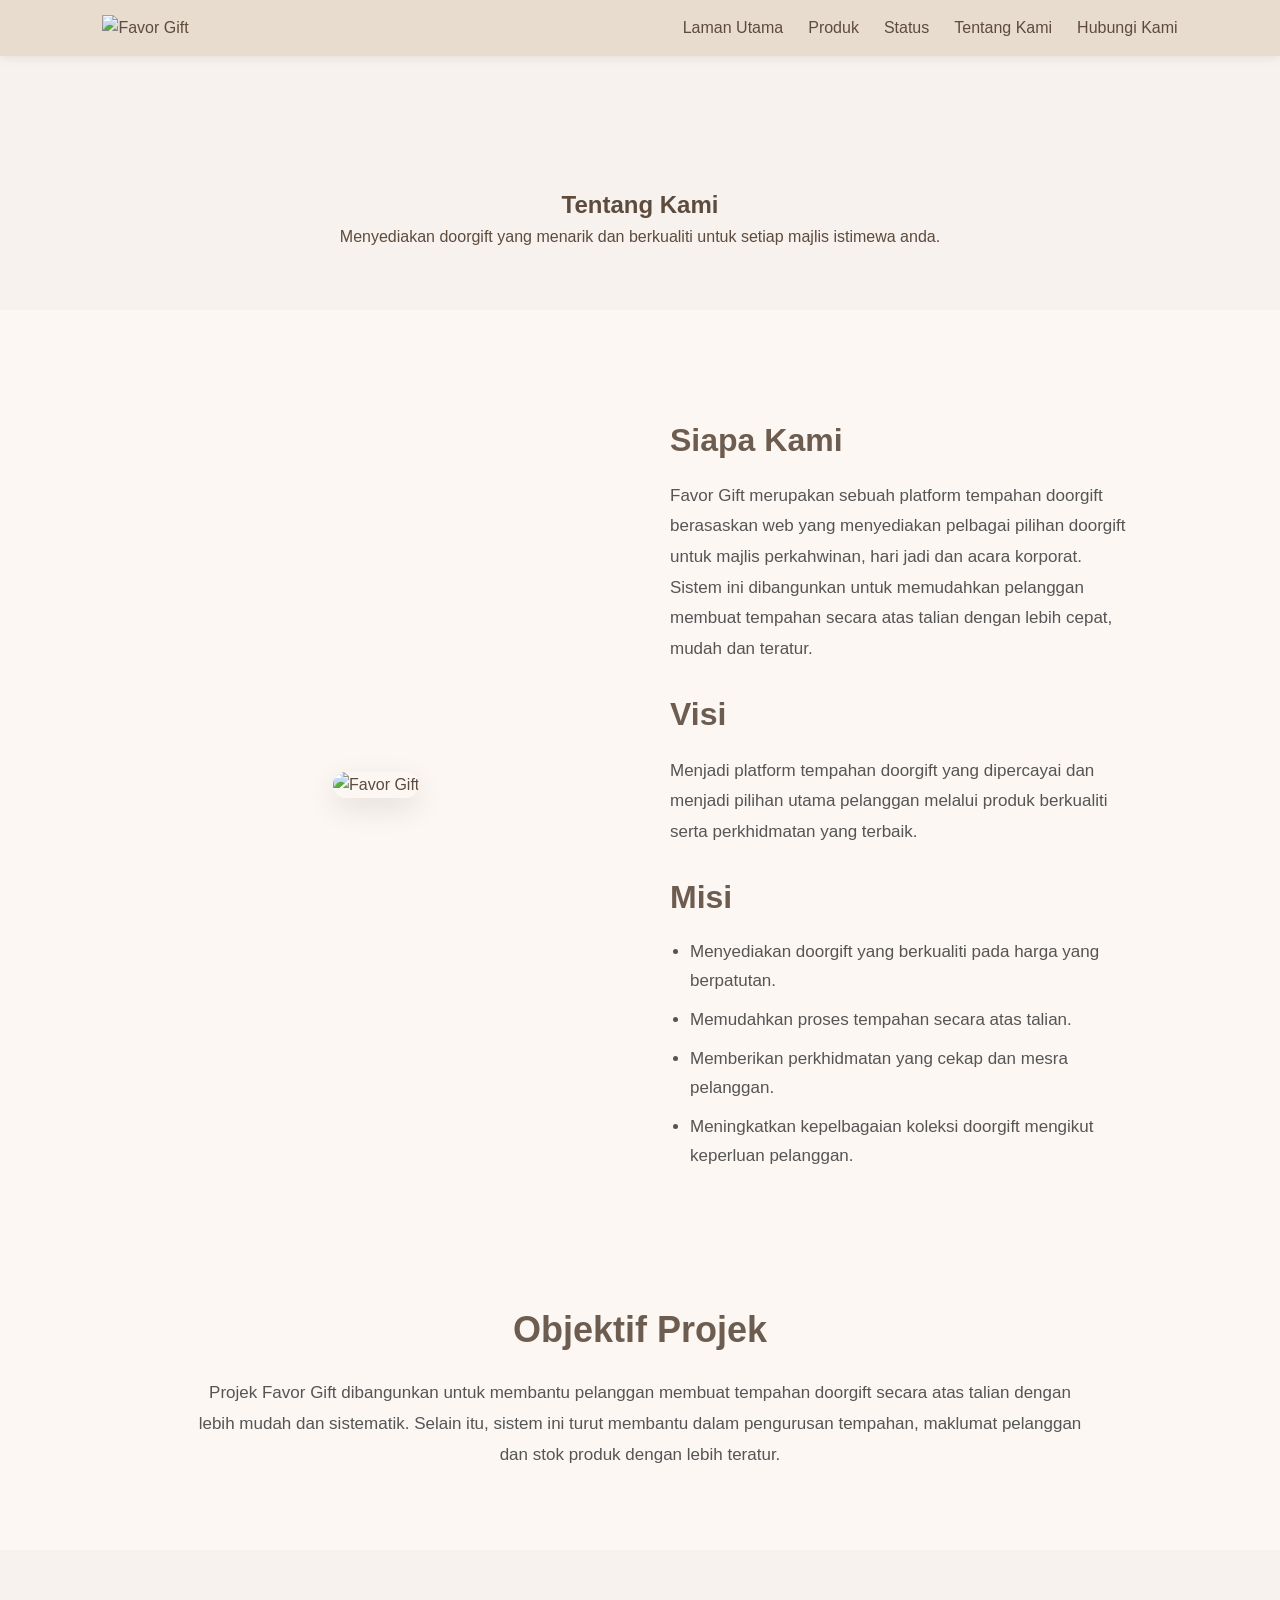
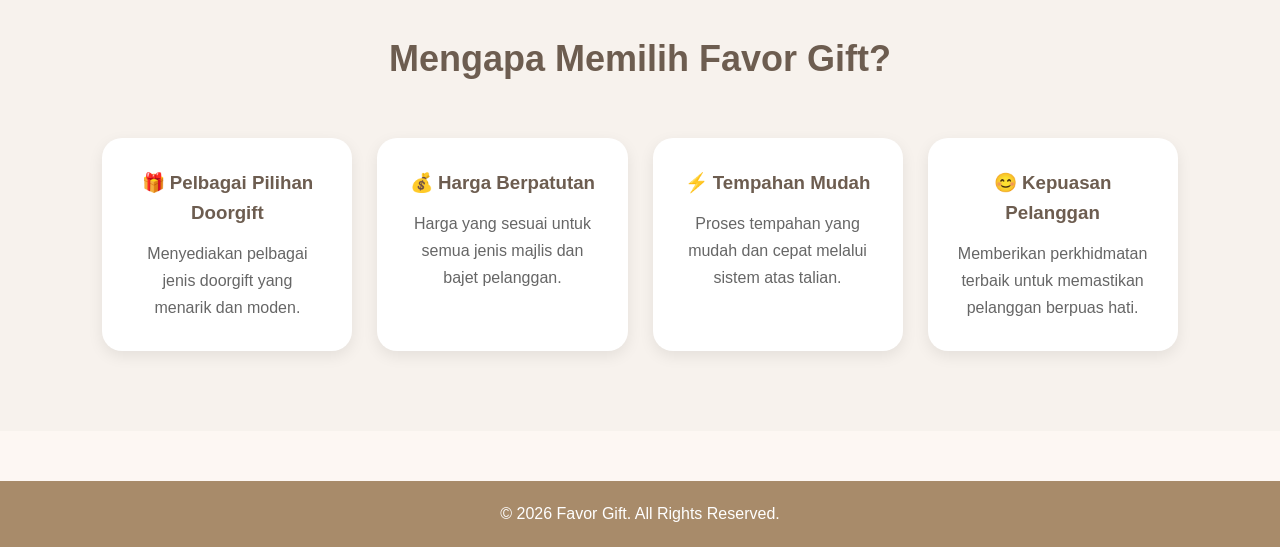
==== commit 4eef017f: "Update about.html" ====
--- a/about.html
+++ b/about.html
@@ -20,7 +20,7 @@
     <li><a href="about.html">Tentang Kami</a></li>
     <li><a href="contact.html">Hubungi Kami</a></li>
      
-    <li><a href="cart.html">🛒 <span id="cart-count">0</span></a></li>
+
 </ul>
 </nav>
 
--- a/style.css
+++ b/style.css
@@ -422,19 +422,99 @@
 }
 
 /* =========================
-   BUTTON TAMBAH TROLI
-========================= */
-
-.product-card button{
+   CART BUTTONS
+========================= */
+
+.qty-box{
+    display:flex;
+    align-items:center;
+    gap:10px;
+    margin-bottom:12px;
+}
+
+.qty-box button{
+    width:38px;
+    height:38px;
+    border:none;
+    border-radius:10px;
+    background:#B88A6A;
+    color:#fff;
+    font-size:18px;
+    font-weight:600;
+    cursor:pointer;
+    transition:0.3s;
+}
+
+.qty-box button:hover{
+    background:#9D6D4F;
+    transform:translateY(-2px);
+}
+
+.qty-box input{
+    width:60px;
+    height:38px;
+    text-align:center;
+    border:1px solid #D9CBBF;
+    border-radius:10px;
+    background:#fff;
+}
+
+/* Buang Button */
+
+.remove-btn{
+    width:120px !important;
+    background:#C97B63 !important;
+    color:white !important;
+    border:none !important;
+    border-radius:10px !important;
+    padding:10px 15px !important;
+    font-size:14px !important;
+    font-weight:600 !important;
+    cursor:pointer;
+    transition:0.3s;
+}
+
+.remove-btn:hover{
+    background:#B4624A !important;
+}
+
+/* Checkout Button */
+
+.checkout-btn{
     width:100%;
     padding:14px;
-    border:none;
-    border-radius:30px;
+    margin-top:20px;
+    border:none;
+    border-radius:12px;
     background:#B88A6A;
     color:white;
+    font-size:16px;
     font-weight:600;
     cursor:pointer;
     transition:0.3s;
+}
+
+.checkout-btn:hover{
+    background:#9D6D4F;
+}
+
+/* Semak Status */
+
+.cart-right button:last-child{
+    width:100%;
+    padding:14px;
+    margin-top:10px;
+    border:none;
+    border-radius:12px;
+    background:#8A6A50;
+    color:white;
+    font-size:15px;
+    font-weight:600;
+    cursor:pointer;
+}
+
+.cart-right button:last-child:hover{
+    background:#71553F;
 }
 
 .product-card button:hover{
@@ -575,22 +655,49 @@
 ========================= */
 
 .contact-page{
-    padding:120px 8% 60px;
+    padding:130px 8% 80px;
+    max-width:1200px;
+    margin:auto;
+}
+
+.contact-page h1{
+    font-size:48px;
+    color:#6D5D50;
+    margin-bottom:15px;
+}
+
+.contact-page > p{
+    color:#666;
+    font-size:18px;
+    margin-bottom:40px;
 }
 
 .contact-box{
-    background:white;
-    padding:30px;
+    background:#FFFFFF;
+    padding:40px;
+    border-radius:25px;
+    box-shadow:0 8px 25px rgba(0,0,0,0.08);
+}
+
+.contact-box p{
+    font-size:17px;
+    color:#555;
+    margin-bottom:12px;
+}
+
+.contact-box h3{
+    color:#6D5D50;
+    margin-top:25px;
+    margin-bottom:20px;
+    font-size:28px;
+}
+
+.contact-map{
+    width:100%;
+    height:400px;
+    border:none;
     border-radius:20px;
-    box-shadow:0 5px 15px rgba(0,0,0,0.08);
-}
-
-.contact-map{
-    width:100%;
-    height:350px;
-    border:none;
-    border-radius:15px;
-    margin:20px 0;
+    margin-bottom:30px;
 }
 
 .contact-form{
@@ -602,13 +709,45 @@
 .contact-form input,
 .contact-form textarea{
     width:100%;
-    padding:12px;
-    border:1px solid #ddd;
-    border-radius:10px;
+    padding:15px;
+    border:1px solid #E5D9CC;
+    border-radius:12px;
+    font-size:15px;
+    background:#FAF8F5;
+    transition:0.3s;
+}
+
+.contact-form input:focus,
+.contact-form textarea:focus{
+    outline:none;
+    border-color:#B88A6A;
+    box-shadow:0 0 10px rgba(184,138,106,0.2);
+}
+
+.contact-form textarea{
+    resize:none;
 }
 
 .contact-form button{
     width:220px;
+    background:#B88A6A;
+    color:white;
+    border:none;
+    padding:15px;
+    border-radius:30px;
+    font-size:16px;
+    font-weight:600;
+    cursor:pointer;
+    transition:0.3s;
+}
+
+.contact-form button:hover{
+    background:#9E7458;
+    transform:translateY(-2px);
+}
+
+.contact-form button:active{
+    transform:scale(0.98);
 }
 
 /* =========================
@@ -891,3 +1030,282 @@
     color:#666;
     line-height:1.7;
 }
+.about-header{
+    padding:130px 8% 60px;
+    text-align:center;
+    background:#F7F2ED;
+}
+
+/* =========================
+   CHECKOUT PAGE
+========================= */
+
+.checkout-page{
+    padding:120px 8% 60px;
+}
+
+.checkout-container{
+    max-width:900px;
+    margin:auto;
+    background:#fff;
+    padding:40px;
+    border-radius:25px;
+    box-shadow:0 10px 30px rgba(0,0,0,0.08);
+}
+
+.checkout-page h1{
+    color:#6D5D50;
+    font-size:38px;
+    margin-bottom:10px;
+}
+
+.checkout-subtitle{
+    color:#8B7D72;
+    margin-bottom:30px;
+}
+
+.checkout-form{
+    display:grid;
+    grid-template-columns:1fr 1fr;
+    gap:20px;
+}
+
+.checkout-form label{
+    display:block;
+    margin-bottom:8px;
+    color:#6D5D50;
+    font-weight:600;
+}
+
+.checkout-form input,
+.checkout-form select,
+.checkout-form textarea{
+    width:100%;
+    padding:14px;
+    border:1px solid #ddd;
+    border-radius:12px;
+    background:#fff;
+    font-size:15px;
+}
+
+.checkout-form textarea{
+    resize:none;
+    min-height:120px;
+}
+
+.checkout-form textarea,
+.checkout-form .submit-btn{
+    grid-column:span 2;
+}
+
+.submit-btn{
+    background:#B88A6A;
+    color:white;
+    border:none;
+    padding:15px;
+    border-radius:12px;
+    font-size:16px;
+    font-weight:600;
+    cursor:pointer;
+}
+
+.submit-btn:hover{
+    background:#A47557;
+}
+
+@media(max-width:768px){
+
+.checkout-form{
+    grid-template-columns:1fr;
+}
+
+.checkout-form textarea,
+.checkout-form .submit-btn{
+    grid-column:span 1;
+}
+
+}
+.status-btn{
+    width:100%;
+    margin-top:15px;
+    padding:14px;
+    border:none;
+    border-radius:12px;
+    background:#D6CBBF;
+    color:#5A4A3A;
+    font-size:16px;
+    font-weight:600;
+    cursor:pointer;
+    transition:0.3s;
+}
+
+.status-btn:hover{
+    background:#C5B6A5;
+    transform:translateY(-2px);
+}
+.remove-btn{
+    background:#C9B29B !important;
+    color:white;
+    border:none;
+    padding:8px 15px;
+    border-radius:8px;
+    cursor:pointer;
+}
+
+.remove-btn:hover{
+    background:#B39574 !important;
+}
+.product-card button{
+    width:100%;
+    padding:16px;
+    margin-top:15px;
+    border:none;
+    border-radius:14px;
+    background:#B88A6A;
+    color:#fff;
+    font-size:18px;
+    font-weight:600;
+    cursor:pointer;
+    transition:0.3s;
+    display:flex;
+    justify-content:center;
+    align-items:center;
+    gap:8px;
+}
+
+.product-card button:hover{
+    background:#9D7A5D;
+    transform:translateY(-3px);
+}
+/* =========================
+   STATUS PAGE FINAL
+========================= */
+
+.status-page{
+    min-height:100vh;
+    padding:140px 20px 80px;
+    display:flex;
+    justify-content:center;
+    align-items:flex-start;
+}
+
+.status-container{
+    width:100%;
+    max-width:800px;
+    background:#ffffff;
+    padding:40px;
+    border-radius:25px;
+    box-shadow:0 10px 30px rgba(0,0,0,0.08);
+}
+
+.status-container h1{
+    color:#6D5D50;
+    font-size:40px;
+    margin-bottom:10px;
+}
+
+.status-container p{
+    color:#777;
+    margin-bottom:25px;
+}
+
+.status-container input{
+    width:100%;
+    padding:15px;
+    border:2px solid #E6DDD4;
+    border-radius:12px;
+    font-size:16px;
+    margin-bottom:15px;
+}
+
+.status-container input:focus{
+    outline:none;
+    border-color:#B88A6A;
+}
+
+.status-container button{
+    background:#B88A6A;
+    color:white;
+    border:none;
+    padding:14px 25px;
+    border-radius:12px;
+    font-size:15px;
+    cursor:pointer;
+    transition:.3s;
+}
+
+.status-container button:hover{
+    background:#9D7C5B;
+    transform:translateY(-2px);
+}
+
+.back-btn{
+    margin-top:20px;
+}
+
+#result{
+    margin-top:30px;
+}
+
+.status-card{
+    background:#FDF9F5;
+    border-left:5px solid #B88A6A;
+    padding:20px;
+    border-radius:15px;
+    margin-bottom:20px;
+}
+
+.status-card h3{
+    color:#6D5D50;
+    margin-bottom:15px;
+}
+
+.status-card p{
+    margin:8px 0;
+    color:#555;
+}
+.product-card button{
+    width:100%;
+    height:48px;
+    border:none;
+    border-radius:12px;
+    background:#B88A6A;
+    color:white;
+    font-size:16px;
+    font-weight:600;
+    cursor:pointer;
+    transition:0.3s;
+    margin-top:12px;
+}
+
+.product-card button:hover{
+    background:#9D7A5D;
+    transform:translateY(-2px);
+}
+.product-card{
+    background:#fff;
+    border-radius:22px;
+    padding:18px;
+    box-shadow:0 10px 25px rgba(0,0,0,0.08);
+    transition:0.3s;
+}
+
+.product-card:hover{
+    transform:translateY(-8px);
+}
+.product-grid{
+    display:grid;
+    grid-template-columns:
+    repeat(auto-fit,minmax(280px,1fr));
+    gap:30px;
+    margin-top:40px;
+}
+
+.product-card{
+    display:flex;
+    flex-direction:column;
+}
+
+.product-card button{
+    margin-top:auto;
+}
